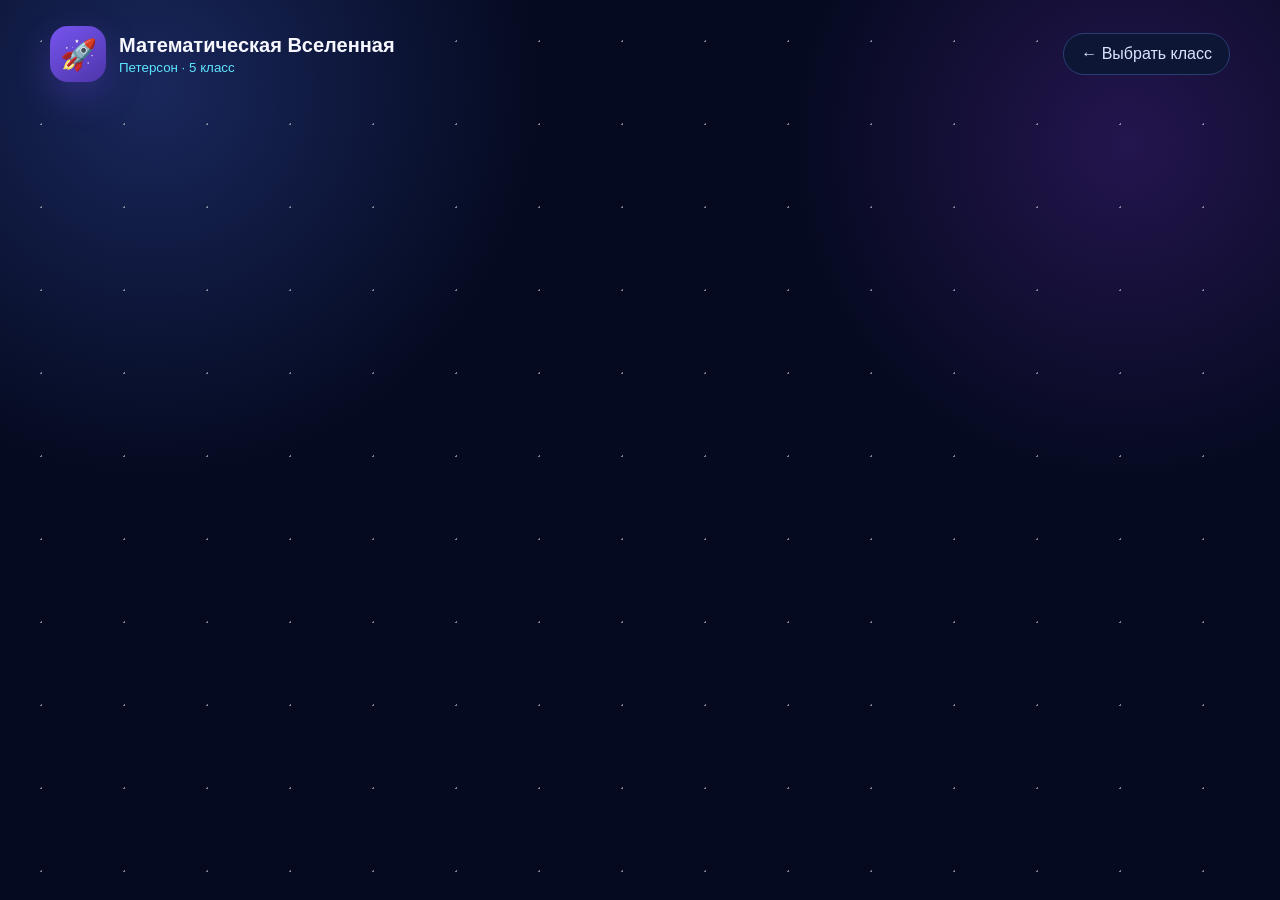
==== class5.html @ 11ac6cf8 "Добавлен раздел 5 и 6 класса: class5.html" ====
<!doctype html>
<html lang="ru"><head><meta charset="utf-8"><meta name="viewport" content="width=device-width,initial-scale=1"><title>Математическая Вселенная — 5 класс Петерсон</title><link rel="stylesheet" href="style.css"><script src="class5-data.js" defer></script><script src="class5.js" defer></script></head>
<body><main class="course-shell"><header class="topbar"><a class="brand" href="./"><span>🚀</span><div><strong>Математическая Вселенная</strong><small>Петерсон · 5 класс</small></div></a><a class="teacher-link" href="./">← Выбрать класс</a></header><div id="course"></div></main></body></html>
---- style.css ----
:root{--ink:#f7f8ff;--muted:#aeb9d9;--panel:#101a3a;--line:#2a3d72;--cyan:#5de5ff;--violet:#8a6cff;--gold:#ffd66b}
*{box-sizing:border-box}html{background:#050a20}body{margin:0;color:var(--ink);font-family:Inter,Arial,sans-serif;background:radial-gradient(circle at 12% 10%,#19275b 0,transparent 28%),radial-gradient(circle at 88% 16%,#24154e 0,transparent 25%),#050a20;min-height:100vh}body:before{content:"";position:fixed;inset:0;pointer-events:none;opacity:.48;background-image:radial-gradient(#fff 1px,transparent 1px);background-size:83px 83px}a{color:inherit;text-decoration:none}button,input,select,textarea{font:inherit}.home-shell,.course-shell,.teacher-shell{position:relative;z-index:1;width:min(1180px,calc(100% - 36px));margin:auto;padding-bottom:70px}.topbar{display:flex;align-items:center;justify-content:space-between;padding:26px 0}.brand{display:flex;align-items:center;gap:13px}.brand>span{display:grid;place-items:center;width:56px;height:56px;border-radius:18px;font-size:30px;background:linear-gradient(145deg,#7655ef,#4e35a9);box-shadow:0 14px 36px #6a4be84d}.brand strong{display:block;font-size:20px}.brand small{display:block;color:var(--cyan);margin-top:3px}.teacher-link,.teacher-head a{border:1px solid var(--line);border-radius:999px;padding:11px 17px;color:#dce5ff;background:#0d1735}.teacher-link:hover,.teacher-head a:hover{border-color:var(--cyan)}
.hero{max-width:850px;padding:68px 0 40px}.eyebrow{margin:0 0 12px;color:var(--cyan);font-size:13px;font-weight:900;letter-spacing:.14em;text-transform:uppercase}.hero h1,.course-hero h1,.teacher-head h1{font-size:clamp(38px,6vw,72px);line-height:1.02;margin:0 0 20px}.hero>p:last-child,.course-hero p{font-size:18px;line-height:1.65;color:var(--muted)}.class-grid{display:grid;grid-template-columns:1fr 1fr;gap:24px}.class-card{display:block;position:relative;z-index:2;overflow:hidden;min-height:330px;padding:34px;border:1px solid var(--line);border-radius:30px;background:linear-gradient(145deg,#111d44,#0b1330);box-shadow:0 22px 70px #0007;transition:.25s;cursor:pointer;pointer-events:auto}.class-card:hover{transform:translateY(-5px);border-color:var(--cyan)}.class-card:after{content:"";position:absolute;z-index:0;pointer-events:none;width:220px;height:220px;border-radius:50%;right:-55px;bottom:-70px;background:#7655ef33}.class-card>*{position:relative;z-index:1}.class-six:after{background:#39c9d933}.class-icon{font-size:56px}.status{float:right;padding:7px 11px;border-radius:999px;background:#263563;color:#dce8ff;font-size:12px;font-weight:800}.class-card h2{font-size:42px;margin:24px 0 2px}.class-card h3{font-size:22px;margin:0;color:var(--cyan)}.class-card p{max-width:470px;color:var(--muted);line-height:1.6}.go{display:inline-block;margin-top:20px;padding:13px 18px;border-radius:13px;background:linear-gradient(90deg,#7959ef,#38cde7);color:white;font-weight:900;box-shadow:0 10px 28px #432fc855}
.course-hero{display:flex;align-items:end;justify-content:space-between;gap:20px;padding:55px 0 26px}.course-hero h1{font-size:clamp(38px,5vw,62px);margin-bottom:8px}.course-hero p{max-width:790px;margin:0}.progress-chip{white-space:nowrap;border:1px solid var(--line);border-radius:999px;padding:14px 18px;background:#0e1836}.progress-chip strong{color:var(--cyan)}.program-strip{display:grid;grid-template-columns:repeat(5,1fr);gap:9px;margin:10px 0 23px}.program-strip button{padding:12px;text-align:left;border:1px solid #263865;border-radius:14px;background:#0c1532;color:#bfc9e5;font-size:12px;line-height:1.35;cursor:pointer;transition:.2s}.program-strip button:hover,.program-strip button:focus-visible{border-color:var(--cyan);color:white;transform:translateY(-2px);outline:none}.program-strip b{display:inline-grid;place-items:center;width:22px;height:22px;border-radius:50%;background:#2b3f75;color:var(--cyan);margin-right:4px}.topic-grid{display:grid;grid-template-columns:repeat(3,1fr);gap:18px}.topic-card{text-align:left;min-height:260px;padding:24px;border:1px solid #2a3b6b;border-radius:25px;color:var(--ink);background:linear-gradient(145deg,#101a3b,#0a122c);cursor:pointer;transition:.2s;box-shadow:inset 0 1px #ffffff08}.topic-card:hover{transform:translateY(-4px);border-color:var(--topic)}.topic-card.completed{border-color:#45dcaa}.topic-number{float:right;color:#7380a8;font-weight:900}.topic-icon{display:grid;place-items:center;width:74px;height:74px;border-radius:50%;font-size:37px;background:color-mix(in srgb,var(--topic) 28%,#121b3d);box-shadow:0 0 35px color-mix(in srgb,var(--topic) 24%,transparent)}.topic-card h2{margin:20px 0 6px;font-size:21px}.topic-card p{color:var(--muted);line-height:1.45}.topic-state{display:block;margin-top:20px;color:var(--topic);font-weight:900}
.lesson-head{display:flex;gap:18px;align-items:center;padding:40px 0 22px}.lesson-head h1{margin:2px 0;font-size:clamp(32px,4vw,48px)}.lesson-head p:last-child{color:var(--muted);margin:4px 0}.round-back{width:48px;height:48px;border-radius:50%;border:1px solid var(--line);background:#111c40;color:white;font-size:22px;cursor:pointer}.lesson-progress{height:8px;position:relative;background:#172447;border-radius:99px;margin:12px 20px 34px}.lesson-progress span{display:block;height:100%;border-radius:99px;background:linear-gradient(90deg,#7a59ef,#5de5ff);transition:.35s}.lesson-progress b{position:absolute;top:-23px;transform:translateX(-50%);font-size:30px;transition:.35s}.lesson-card{max-width:900px;margin:auto;padding:36px;border:1px solid var(--line);border-radius:28px;background:linear-gradient(145deg,#111c40,#0a122d);box-shadow:0 24px 80px #0006}.stage-label{display:inline-block;color:var(--cyan);font-size:13px;font-weight:900;letter-spacing:.09em;text-transform:uppercase}.lesson-card h2{font-size:clamp(26px,4vw,38px);line-height:1.2;margin:15px 0 22px}.lesson-card h3{margin-top:28px}.explanation{font-size:18px;line-height:1.75;color:#d6ddf3}.worked-examples{display:grid;gap:10px}.worked-examples div{display:grid;grid-template-columns:110px 1fr;gap:12px;padding:16px 18px;border-radius:15px;background:#182449}.worked-examples b{color:var(--gold)}.answer-grid{display:grid;grid-template-columns:1fr 1fr;gap:12px}.answer-grid button{padding:18px;text-align:left;border:1px solid #354879;border-radius:15px;background:#152044;color:white;cursor:pointer}.answer-grid button:hover:not(:disabled){border-color:var(--cyan)}.answer-grid button.right{border-color:#42dd9a;background:#123f38}.answer-grid button.wrong{border-color:#ff7185;background:#4a1c2b}.feedback{margin-top:17px;padding:15px;border-radius:14px;line-height:1.5}.feedback.good{background:#143f35;color:#82f4c2}.feedback.bad{background:#481e2c;color:#ffb0bd}.lesson-actions{display:flex;justify-content:flex-end;gap:12px;margin-top:28px}.lesson-actions button,.teacher-actions button{border:0;border-radius:14px;padding:15px 21px;background:linear-gradient(90deg,#7959ef,#38cde7);color:white;font-weight:900;cursor:pointer}.lesson-actions button:disabled{opacity:.4}.lesson-actions .ghost{background:#1a2850;border:1px solid #34497f}.lesson-actions.centered{justify-content:center}.result-card{text-align:center}.result-icon{font-size:68px}
.teacher-shell{padding-top:25px}.teacher-head{display:flex;justify-content:space-between;align-items:end;gap:25px;margin-bottom:28px}.teacher-head h1{font-size:50px;margin-bottom:8px}.teacher-head p{color:var(--muted)}.teacher-head>div:last-child{display:flex;gap:10px}.teacher-form{display:grid;grid-template-columns:1fr 1fr;gap:16px;padding:28px;border:1px solid var(--line);border-radius:25px;background:#0d1735}.teacher-form label{display:grid;gap:8px;color:#d8e0f8;font-weight:800}.teacher-form input,.teacher-form select,.teacher-form textarea{width:100%;border:1px solid #344879;border-radius:12px;background:#09122b;color:white;padding:13px;outline:none}.teacher-form input:focus,.teacher-form select:focus,.teacher-form textarea:focus{border-color:var(--cyan)}.teacher-form .wide{grid-column:1/-1}.teacher-actions{display:flex;align-items:center;gap:18px}.teacher-actions span{color:var(--cyan)}.teacher-help{margin-top:22px;padding:25px;border:1px solid #293b6a;border-radius:22px;background:#0c1530}.teacher-help li{margin:10px 0;color:var(--muted)}
@media(max-width:850px){.class-grid,.topic-grid{grid-template-columns:1fr 1fr}.program-strip{grid-template-columns:1fr 1fr}.course-hero,.teacher-head{align-items:flex-start;flex-direction:column}.hero{padding-top:38px}.teacher-head h1{font-size:40px}}
@media(max-width:600px){.home-shell,.course-shell,.teacher-shell{width:min(100% - 22px,1180px)}.topbar{align-items:flex-start}.brand>span{width:46px;height:46px}.brand strong{font-size:15px}.brand small{font-size:11px}.teacher-link{padding:9px 11px;font-size:12px}.class-grid,.topic-grid,.answer-grid,.teacher-form{grid-template-columns:1fr}.program-strip{display:flex;overflow-x:auto}.program-strip button{min-width:190px}.class-card{min-height:290px;padding:25px}.topic-card{min-height:235px}.lesson-card{padding:23px}.worked-examples div{grid-template-columns:1fr}.teacher-form .wide{grid-column:auto}.teacher-head>div:last-child{flex-wrap:wrap}.lesson-actions{flex-direction:column}.lesson-actions button{width:100%}}
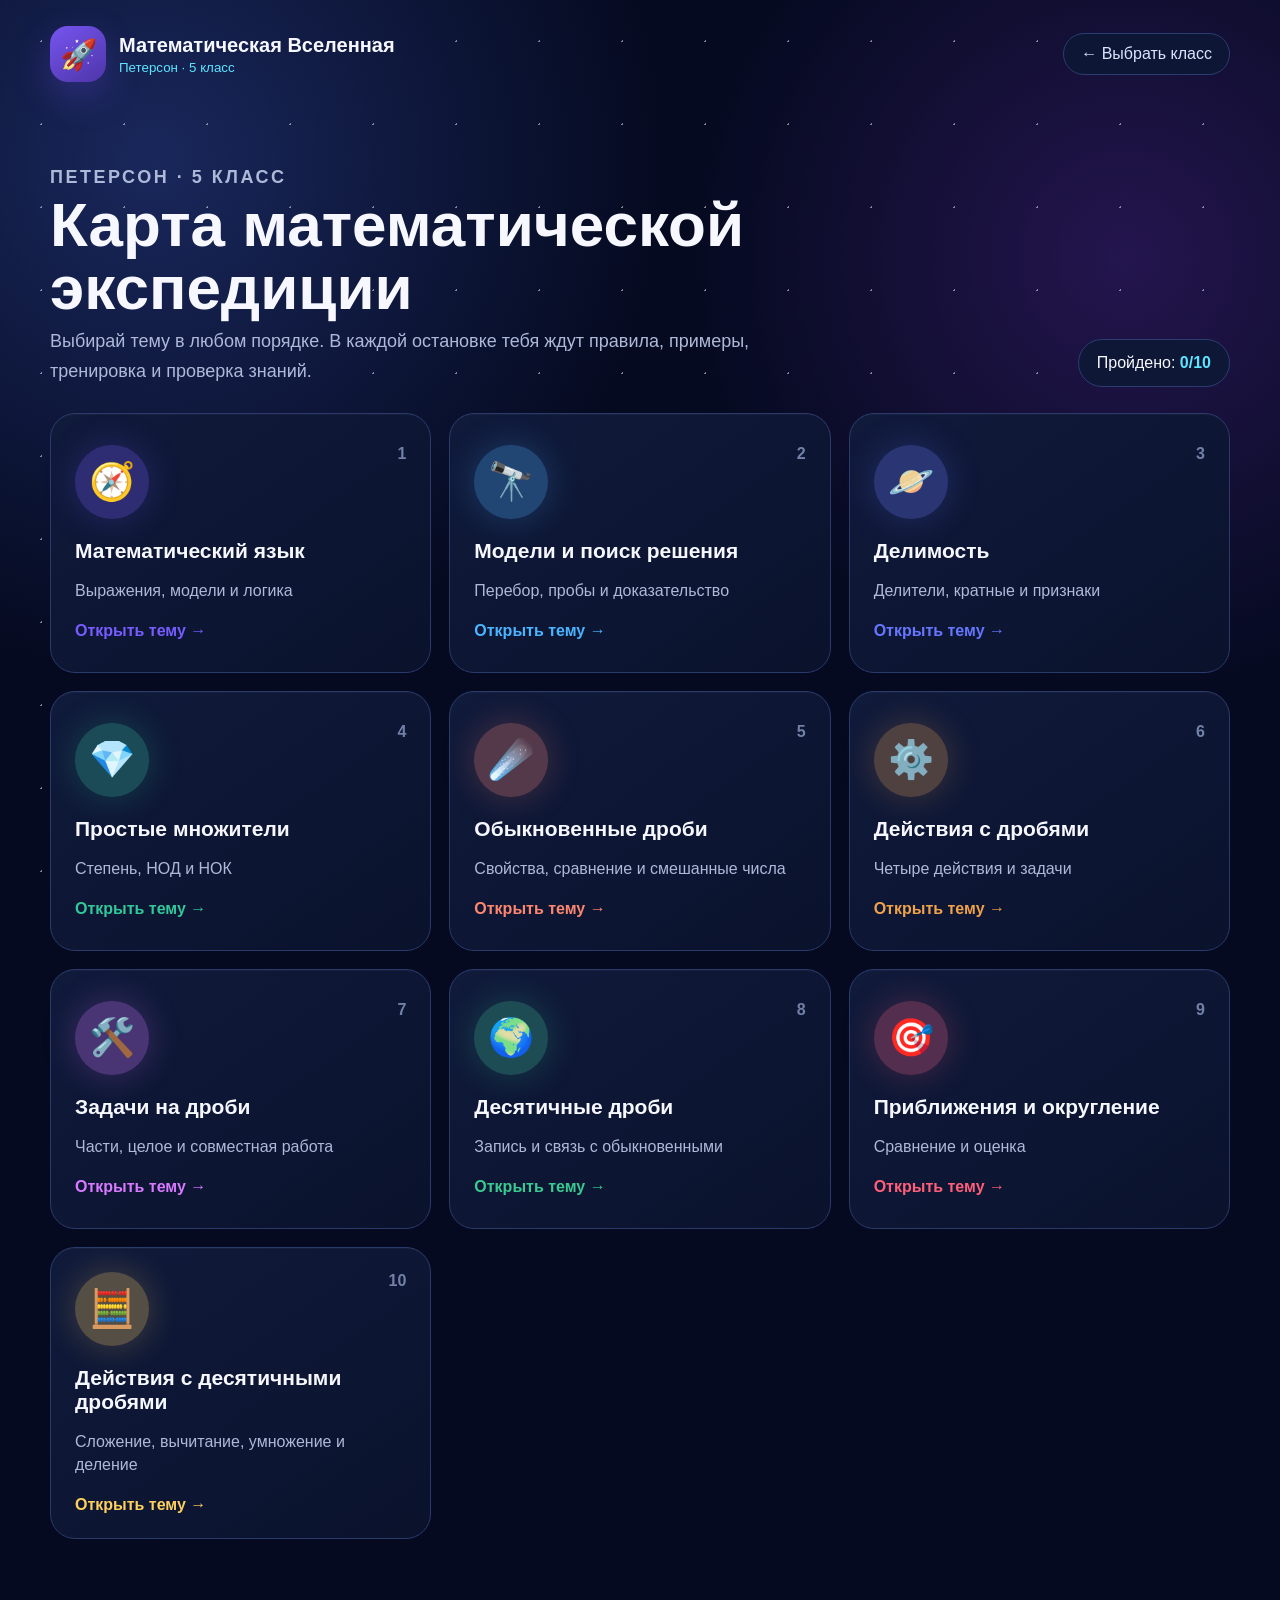
==== commit 9c545c30: "Обновлена загрузка уроков 5 класса" ====
--- a/class5.html
+++ b/class5.html
@@ -1,3 +1,3 @@
 <!doctype html>
-<html lang="ru"><head><meta charset="utf-8"><meta name="viewport" content="width=device-width,initial-scale=1"><title>Математическая Вселенная — 5 класс Петерсон</title><link rel="stylesheet" href="style.css"><script src="class5-data.js" defer></script><script src="class5.js" defer></script></head>
+<html lang="ru"><head><meta charset="utf-8"><meta name="viewport" content="width=device-width,initial-scale=1"><title>Математическая Вселенная — 5 класс Петерсон</title><link rel="stylesheet" href="style.css"><script src="class5-data.js" defer></script><script src="class5.js?v=2" defer></script></head>
 <body><main class="course-shell"><header class="topbar"><a class="brand" href="./"><span>🚀</span><div><strong>Математическая Вселенная</strong><small>Петерсон · 5 класс</small></div></a><a class="teacher-link" href="./">← Выбрать класс</a></header><div id="course"></div></main></body></html>
